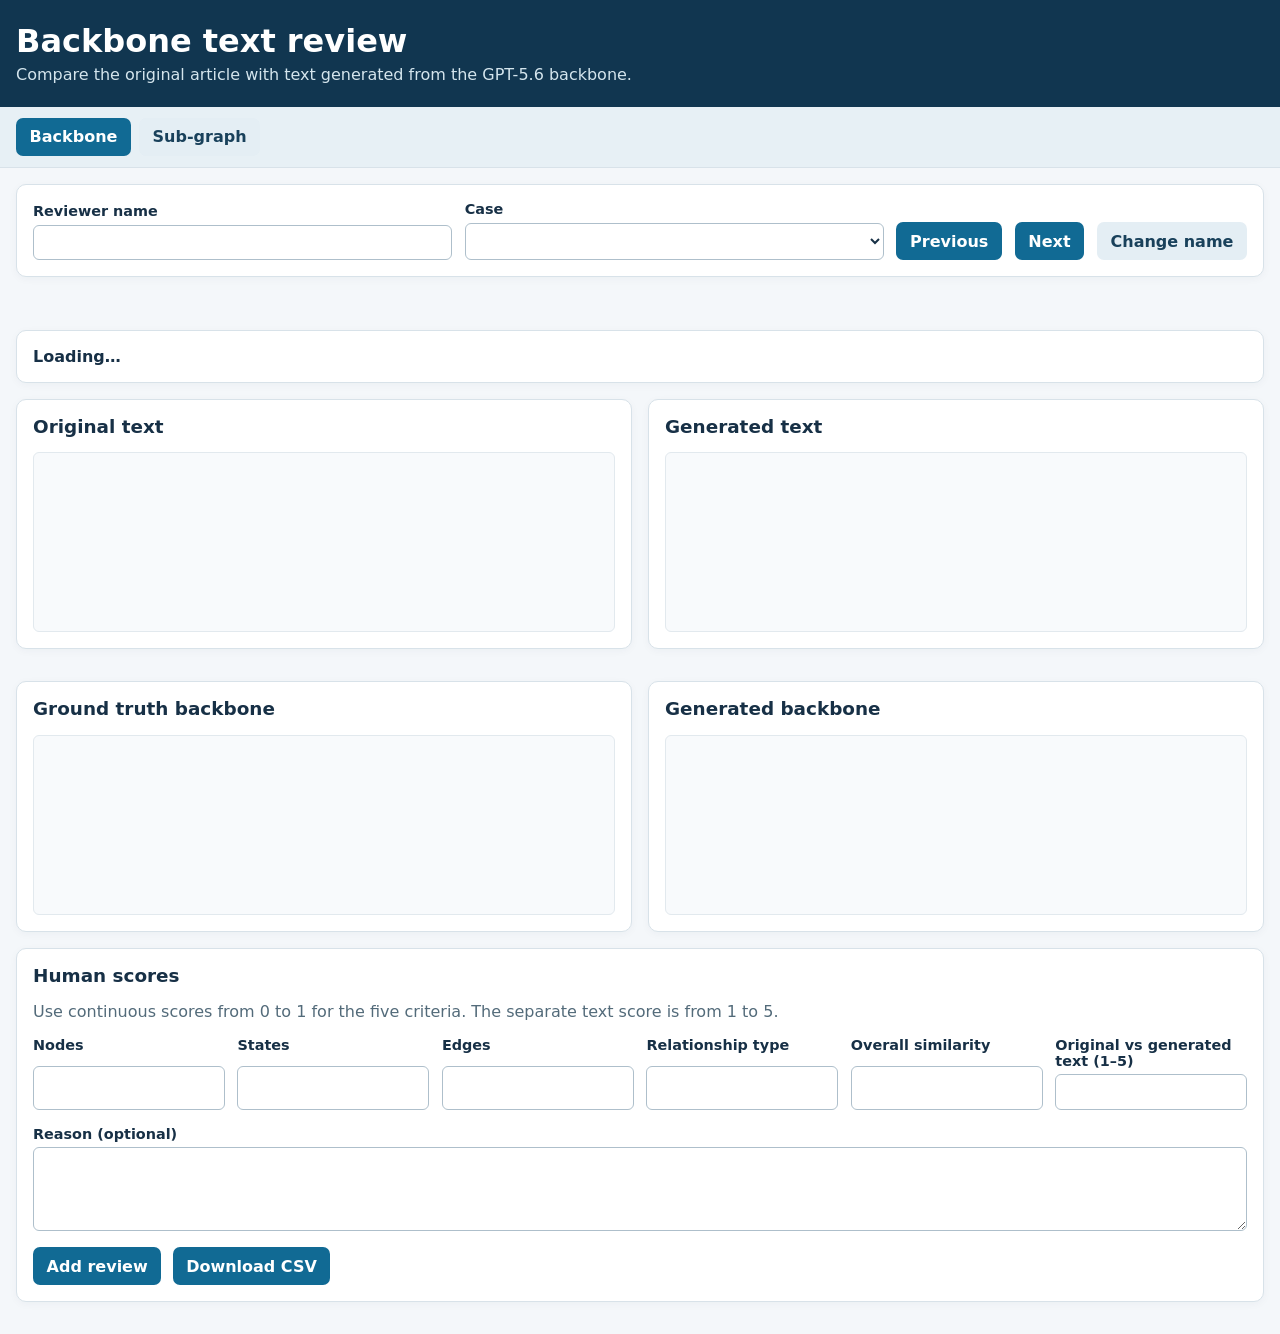
==== backbone/index.html @ 5bad0900 "Add backbone review page" ====
<!doctype html>
<html lang="en">
<head>
  <meta charset="utf-8">
  <meta name="viewport" content="width=device-width, initial-scale=1">
  <title>PRISM · Backbone review</title>
  <link rel="stylesheet" href="styles.css">
</head>
<body>
  <header><h1>Backbone text review</h1><p>Compare the original article with text generated from the GPT-5.6 backbone.</p></header>
  <nav><a class="active" href="./">Backbone</a><a href="../">Sub-graph</a></nav>
  <main>
    <section class="toolbar">
      <label>Reviewer name<input id="reviewer" maxlength="100" autocomplete="name"></label>
      <label>Case<select id="case"></select></label>
      <button id="previous" type="button">Previous</button><button id="next" type="button">Next</button>
      <button id="change-name" class="secondary" type="button">Change name</button>
    </section>
    <p id="status" class="status" role="status"></p>
    <section class="meta"><strong id="title">Loading…</strong><span id="source-id"></span><span id="position"></span></section>
    <div class="grid">
      <article><h2>Original text</h2><pre id="original"></pre></article>
      <article><h2>Generated text</h2><pre id="generated"></pre></article>
      <article><h2>Ground truth backbone</h2><pre id="truth"></pre></article>
      <article><h2>Generated backbone</h2><pre id="prediction"></pre></article>
    </div>
    <section class="review">
      <h2>Human scores</h2>
      <p>Use continuous scores from 0 to 1 for the five criteria. The separate text score is from 1 to 5.</p>
      <div class="scores">
        <label>Nodes<input data-score="nodes" type="number" min="0" max="1" step="any"></label>
        <label>States<input data-score="states" type="number" min="0" max="1" step="any"></label>
        <label>Edges<input data-score="edges" type="number" min="0" max="1" step="any"></label>
        <label>Relationship type<input data-score="relationship_type" type="number" min="0" max="1" step="any"></label>
        <label>Overall similarity<input data-score="overall_similarity" type="number" min="0" max="1" step="any"></label>
        <label>Original vs generated text (1–5)<input id="text-score" type="number" min="1" max="5" step="any"></label>
      </div>
      <label>Reason (optional)<textarea id="reason" maxlength="5000" rows="4"></textarea></label>
      <div class="actions"><button id="add-review" type="button">Add review</button><button id="download" type="button" disabled>Download CSV</button><span id="review-status"></span></div>
    </section>
  </main>
  <script src="app.js" defer></script>
</body>
</html>
---- backbone/styles.css ----
:root { font-family: system-ui, sans-serif; color: #173046; background: #f4f7fa; }
* { box-sizing: border-box; } body { margin: 0; }
header { padding: 1.4rem max(1rem, calc((100vw - 1440px)/2)); color: white; background: #113650; }
header h1 { margin: 0 0 .3rem; } header p { margin: 0; color: #d4e5ed; }
nav { display: flex; gap: .5rem; padding: .7rem max(1rem, calc((100vw - 1440px)/2)); background: #e7f0f5; border-bottom: 1px solid #d8e2e9; }
nav a, button { border: 0; border-radius: 7px; padding: .6rem .85rem; color: #19415b; background: #e4eef4; text-decoration: none; cursor: pointer; font: inherit; font-weight: 650; }
nav a.active, button:not(.secondary) { color: white; background: #116a94; } button.secondary { background: #e4eef4; }
main { max-width: 1440px; margin: auto; padding: 1rem; }
.toolbar, .review, article, .meta { display: flex; gap: .8rem; padding: 1rem; margin-bottom: 1rem; border: 1px solid #d8e2e9; border-radius: 10px; background: white; box-shadow: 0 2px 8px #1730460a; }
.toolbar { align-items: end; flex-wrap: wrap; } label { display: grid; gap: .35rem; font-weight: 650; font-size: .9rem; flex: 1; min-width: 170px; } input, select, textarea { width: 100%; padding: .55rem; border: 1px solid #aebfcb; border-radius: 6px; font: inherit; color: #173046; background: white; }
.status { min-height: 1.3rem; color: #a52f26; } .meta { align-items: baseline; flex-wrap: wrap; } .meta span { color: #536b7a; font-size: .9rem; }
.grid { display: grid; grid-template-columns: repeat(2, minmax(0, 1fr)); gap: 1rem; } article { display: block; min-width: 0; } h2 { margin-top: 0; font-size: 1.15rem; } pre { min-height: 180px; max-height: 480px; margin: 0; padding: .8rem; overflow: auto; white-space: pre-wrap; overflow-wrap: anywhere; background: #f8fafc; border: 1px solid #e2e9ee; border-radius: 6px; font: .8rem/1.5 ui-monospace, monospace; }
.review { display: block; } .review > p { color: #536b7a; } .scores { display: grid; grid-template-columns: repeat(auto-fit, minmax(190px, 1fr)); gap: .8rem; margin-bottom: 1rem; } .actions { display: flex; align-items: center; gap: .7rem; margin-top: 1rem; } #review-status { color: #126d45; }
@media (max-width: 760px) { .grid { grid-template-columns: 1fr; } .toolbar { align-items: stretch; flex-direction: column; } .actions { flex-wrap: wrap; } }
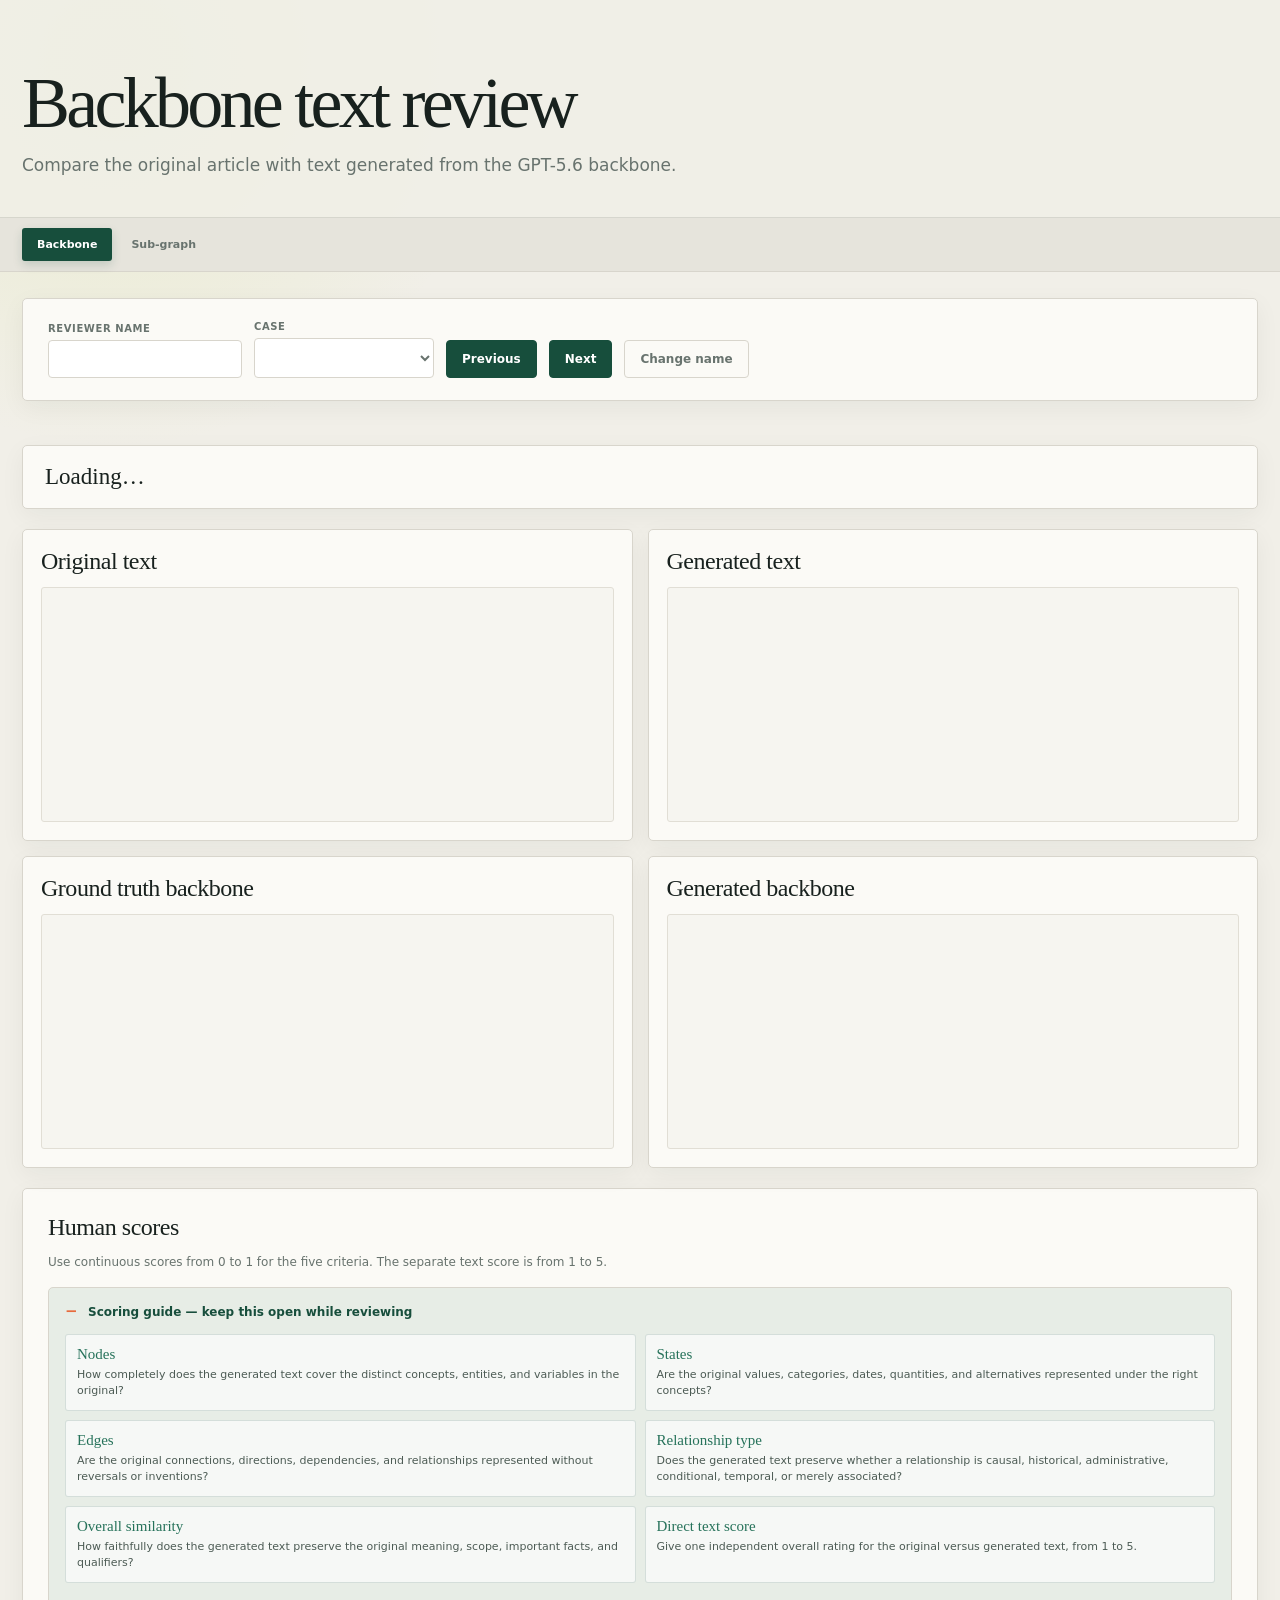
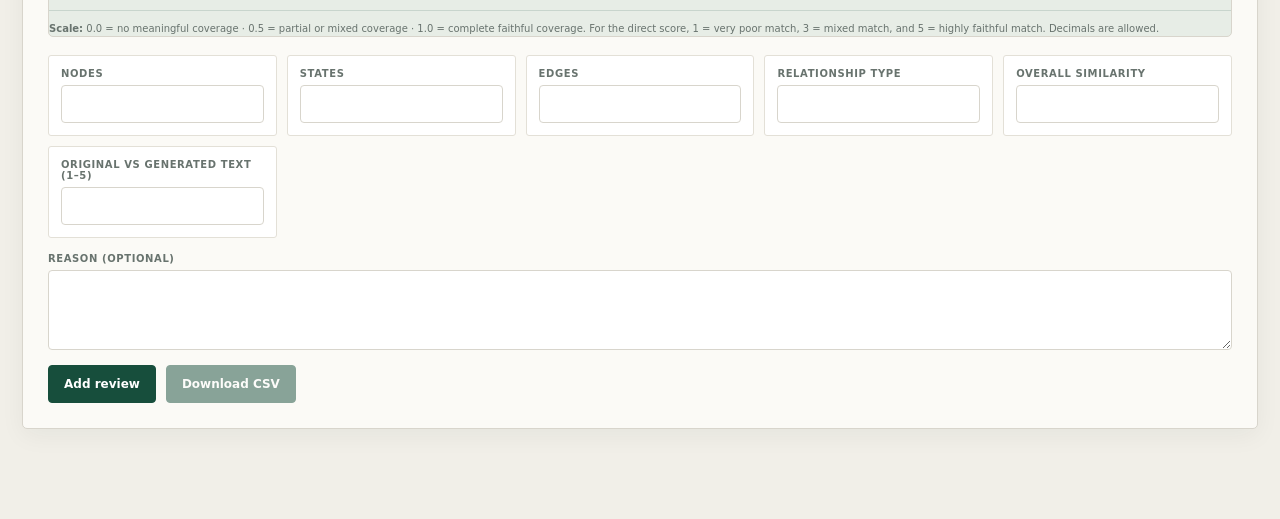
==== commit 4418b471: "Polish backbone review UI and add scoring guide" ====
--- a/backbone/index.html
+++ b/backbone/index.html
@@ -27,6 +27,18 @@
     <section class="review">
       <h2>Human scores</h2>
       <p>Use continuous scores from 0 to 1 for the five criteria. The separate text score is from 1 to 5.</p>
+      <details class="scoring-guide" open>
+        <summary>Scoring guide — keep this open while reviewing</summary>
+        <div class="scoring-guide-body">
+          <div class="guide-item"><strong>Nodes</strong><span>How completely does the generated text cover the distinct concepts, entities, and variables in the original?</span></div>
+          <div class="guide-item"><strong>States</strong><span>Are the original values, categories, dates, quantities, and alternatives represented under the right concepts?</span></div>
+          <div class="guide-item"><strong>Edges</strong><span>Are the original connections, directions, dependencies, and relationships represented without reversals or inventions?</span></div>
+          <div class="guide-item"><strong>Relationship type</strong><span>Does the generated text preserve whether a relationship is causal, historical, administrative, conditional, temporal, or merely associated?</span></div>
+          <div class="guide-item"><strong>Overall similarity</strong><span>How faithfully does the generated text preserve the original meaning, scope, important facts, and qualifiers?</span></div>
+          <div class="guide-item"><strong>Direct text score</strong><span>Give one independent overall rating for the original versus generated text, from 1 to 5.</span></div>
+        </div>
+        <div class="score-scale"><strong>Scale:</strong> 0.0 = no meaningful coverage · 0.5 = partial or mixed coverage · 1.0 = complete faithful coverage. For the direct score, 1 = very poor match, 3 = mixed match, and 5 = highly faithful match. Decimals are allowed.</div>
+      </details>
       <div class="scores">
         <label>Nodes<input data-score="nodes" type="number" min="0" max="1" step="any"></label>
         <label>States<input data-score="states" type="number" min="0" max="1" step="any"></label>
--- a/backbone/styles.css
+++ b/backbone/styles.css
@@ -1,14 +1,58 @@
-:root { font-family: system-ui, sans-serif; color: #173046; background: #f4f7fa; }
-* { box-sizing: border-box; } body { margin: 0; }
-header { padding: 1.4rem max(1rem, calc((100vw - 1440px)/2)); color: white; background: #113650; }
-header h1 { margin: 0 0 .3rem; } header p { margin: 0; color: #d4e5ed; }
-nav { display: flex; gap: .5rem; padding: .7rem max(1rem, calc((100vw - 1440px)/2)); background: #e7f0f5; border-bottom: 1px solid #d8e2e9; }
-nav a, button { border: 0; border-radius: 7px; padding: .6rem .85rem; color: #19415b; background: #e4eef4; text-decoration: none; cursor: pointer; font: inherit; font-weight: 650; }
-nav a.active, button:not(.secondary) { color: white; background: #116a94; } button.secondary { background: #e4eef4; }
-main { max-width: 1440px; margin: auto; padding: 1rem; }
-.toolbar, .review, article, .meta { display: flex; gap: .8rem; padding: 1rem; margin-bottom: 1rem; border: 1px solid #d8e2e9; border-radius: 10px; background: white; box-shadow: 0 2px 8px #1730460a; }
-.toolbar { align-items: end; flex-wrap: wrap; } label { display: grid; gap: .35rem; font-weight: 650; font-size: .9rem; flex: 1; min-width: 170px; } input, select, textarea { width: 100%; padding: .55rem; border: 1px solid #aebfcb; border-radius: 6px; font: inherit; color: #173046; background: white; }
-.status { min-height: 1.3rem; color: #a52f26; } .meta { align-items: baseline; flex-wrap: wrap; } .meta span { color: #536b7a; font-size: .9rem; }
-.grid { display: grid; grid-template-columns: repeat(2, minmax(0, 1fr)); gap: 1rem; } article { display: block; min-width: 0; } h2 { margin-top: 0; font-size: 1.15rem; } pre { min-height: 180px; max-height: 480px; margin: 0; padding: .8rem; overflow: auto; white-space: pre-wrap; overflow-wrap: anywhere; background: #f8fafc; border: 1px solid #e2e9ee; border-radius: 6px; font: .8rem/1.5 ui-monospace, monospace; }
-.review { display: block; } .review > p { color: #536b7a; } .scores { display: grid; grid-template-columns: repeat(auto-fit, minmax(190px, 1fr)); gap: .8rem; margin-bottom: 1rem; } .actions { display: flex; align-items: center; gap: .7rem; margin-top: 1rem; } #review-status { color: #126d45; }
-@media (max-width: 760px) { .grid { grid-template-columns: 1fr; } .toolbar { align-items: stretch; flex-direction: column; } .actions { flex-wrap: wrap; } }
+:root {
+  --ink: #18211e;
+  --muted: #68736e;
+  --paper: #f1efe8;
+  --surface: #fbfaf6;
+  --line: #d8d5cc;
+  --green: #174e3c;
+  --green-2: #26725a;
+  --orange: #e76b3d;
+  --shadow: 0 18px 50px rgba(23, 36, 31, .08);
+}
+* { box-sizing: border-box; }
+html { scroll-behavior: smooth; }
+body { margin: 0; color: var(--ink); background: radial-gradient(circle at 9% 3%, rgba(203, 220, 99, .2), transparent 24rem), var(--paper); font-family: Inter, ui-sans-serif, system-ui, -apple-system, BlinkMacSystemFont, "Segoe UI", sans-serif; }
+button, input, textarea, select { color: inherit; font: inherit; }
+button { cursor: pointer; }
+header { padding: 68px max(22px, calc((100vw - 1500px) / 2)) 38px; border-bottom: 1px solid rgba(24, 33, 30, .12); background: rgba(241, 239, 232, .88); }
+header h1 { margin: 0 0 12px; color: var(--ink); font-family: Georgia, "Times New Roman", serif; font-size: clamp(42px, 6vw, 72px); font-weight: 500; letter-spacing: -.052em; line-height: .98; }
+header p { max-width: 740px; margin: 0; color: var(--muted); font-size: 17px; line-height: 1.65; }
+nav { display: flex; gap: 4px; padding: 10px max(22px, calc((100vw - 1500px) / 2)); border-bottom: 1px solid var(--line); background: #e6e4dc; }
+nav a { padding: 10px 15px; border-radius: 3px; color: var(--muted); text-decoration: none; font-size: 11px; font-weight: 750; }
+nav a:hover { background: rgba(255, 255, 255, .6); color: var(--ink); }
+nav a.active { background: var(--green); color: white; box-shadow: 0 4px 10px rgba(23, 78, 60, .17); }
+main { max-width: 1500px; margin: 0 auto; padding: 0 22px 90px; }
+.toolbar, .meta, article, .review, .scoring-guide { border: 1px solid var(--line); border-radius: 5px; background: var(--surface); box-shadow: 0 7px 24px rgba(23, 36, 31, .05); }
+.toolbar { display: flex; align-items: end; flex-wrap: wrap; gap: 12px; margin-top: 26px; padding: 22px 25px; }
+label { display: grid; gap: 6px; min-width: 180px; color: var(--muted); font-size: 10px; font-weight: 800; letter-spacing: .06em; text-transform: uppercase; }
+input, select, textarea { width: 100%; padding: 11px; border: 1px solid var(--line); border-radius: 4px; outline: 0; background: #fff; font-size: 12px; letter-spacing: 0; text-transform: none; }
+input:focus, select:focus, textarea:focus { border-color: var(--green-2); box-shadow: 0 0 0 3px rgba(38, 114, 90, .11); }
+button { padding: 11px 15px; border: 1px solid var(--green); border-radius: 4px; background: var(--green); color: white; font-size: 12px; font-weight: 750; }
+button:hover:not(:disabled) { background: #103f30; }
+button.secondary { border-color: var(--line); background: transparent; color: var(--muted); }
+button.secondary:hover:not(:disabled) { border-color: var(--green); color: var(--green); }
+button:disabled { cursor: wait; opacity: .5; }
+.status { min-height: 18px; margin: 13px 2px; color: var(--green-2); font-size: 11px; font-weight: 700; }
+.meta { display: flex; align-items: baseline; flex-wrap: wrap; gap: 12px; margin: 0 0 20px; padding: 18px 22px; }
+.meta strong { font-family: Georgia, serif; font-size: 23px; font-weight: 500; }
+.meta span { color: var(--green-2); font-size: 10px; font-weight: 750; letter-spacing: .08em; text-transform: uppercase; }
+.grid { display: grid; grid-template-columns: repeat(2, minmax(0, 1fr)); gap: 15px; }
+article { min-width: 0; padding: 18px; }
+article h2, .review h2 { margin: 0 0 12px; font-family: Georgia, serif; font-size: 24px; font-weight: 500; letter-spacing: -.02em; }
+pre { min-height: 235px; max-height: 480px; margin: 0; padding: 14px; overflow: auto; white-space: pre-wrap; overflow-wrap: anywhere; border: 1px solid #e1ded5; border-radius: 3px; background: #f6f5f0; color: #35423d; font: 12px/1.65 ui-monospace, SFMono-Regular, Consolas, monospace; }
+.review { margin-top: 20px; padding: 25px; }
+.review > p { margin: 0 0 16px; color: var(--muted); font-size: 12px; line-height: 1.55; }
+.scoring-guide { margin: 0 0 18px; padding: 0; overflow: hidden; background: #e7ede6; box-shadow: none; }
+.scoring-guide summary { padding: 14px 16px; color: var(--green); cursor: pointer; font-size: 12px; font-weight: 800; list-style: none; }
+.scoring-guide summary::before { content: "＋"; display: inline-block; width: 23px; color: var(--orange); font-size: 15px; }
+.scoring-guide[open] summary::before { content: "−"; }
+.scoring-guide-body { display: grid; grid-template-columns: repeat(2, minmax(0, 1fr)); gap: 9px; padding: 0 16px 16px; }
+.guide-item { padding: 11px; border: 1px solid rgba(23, 78, 60, .15); border-radius: 3px; background: rgba(255, 255, 255, .62); }
+.guide-item strong { display: block; margin-bottom: 4px; color: var(--green-2); font-family: Georgia, serif; font-size: 15px; font-weight: 500; }
+.guide-item span { display: block; color: #4c5b54; font-size: 11px; line-height: 1.45; }
+.score-scale { margin-top: 11px; padding-top: 10px; border-top: 1px solid rgba(23, 78, 60, .15); color: var(--muted); font-size: 10px; line-height: 1.5; }
+.scores { display: grid; grid-template-columns: repeat(auto-fit, minmax(190px, 1fr)); gap: 10px; margin-bottom: 15px; }
+.scores label { padding: 12px; border: 1px solid #e3e0d7; border-radius: 3px; background: #fff; }
+.actions { display: flex; align-items: center; flex-wrap: wrap; gap: 10px; margin-top: 15px; }
+#review-status { flex: 1; min-width: 220px; color: var(--green-2); font-size: 11px; line-height: 1.4; }
+@media (max-width: 780px) { header { padding: 52px 15px 30px; } header h1 { font-size: clamp(42px, 14vw, 65px); } main { padding: 0 14px 60px; } .toolbar { align-items: stretch; flex-direction: column; } .grid, .scoring-guide-body { grid-template-columns: 1fr; } .actions { align-items: stretch; flex-direction: column; } #review-status { min-width: 0; } }
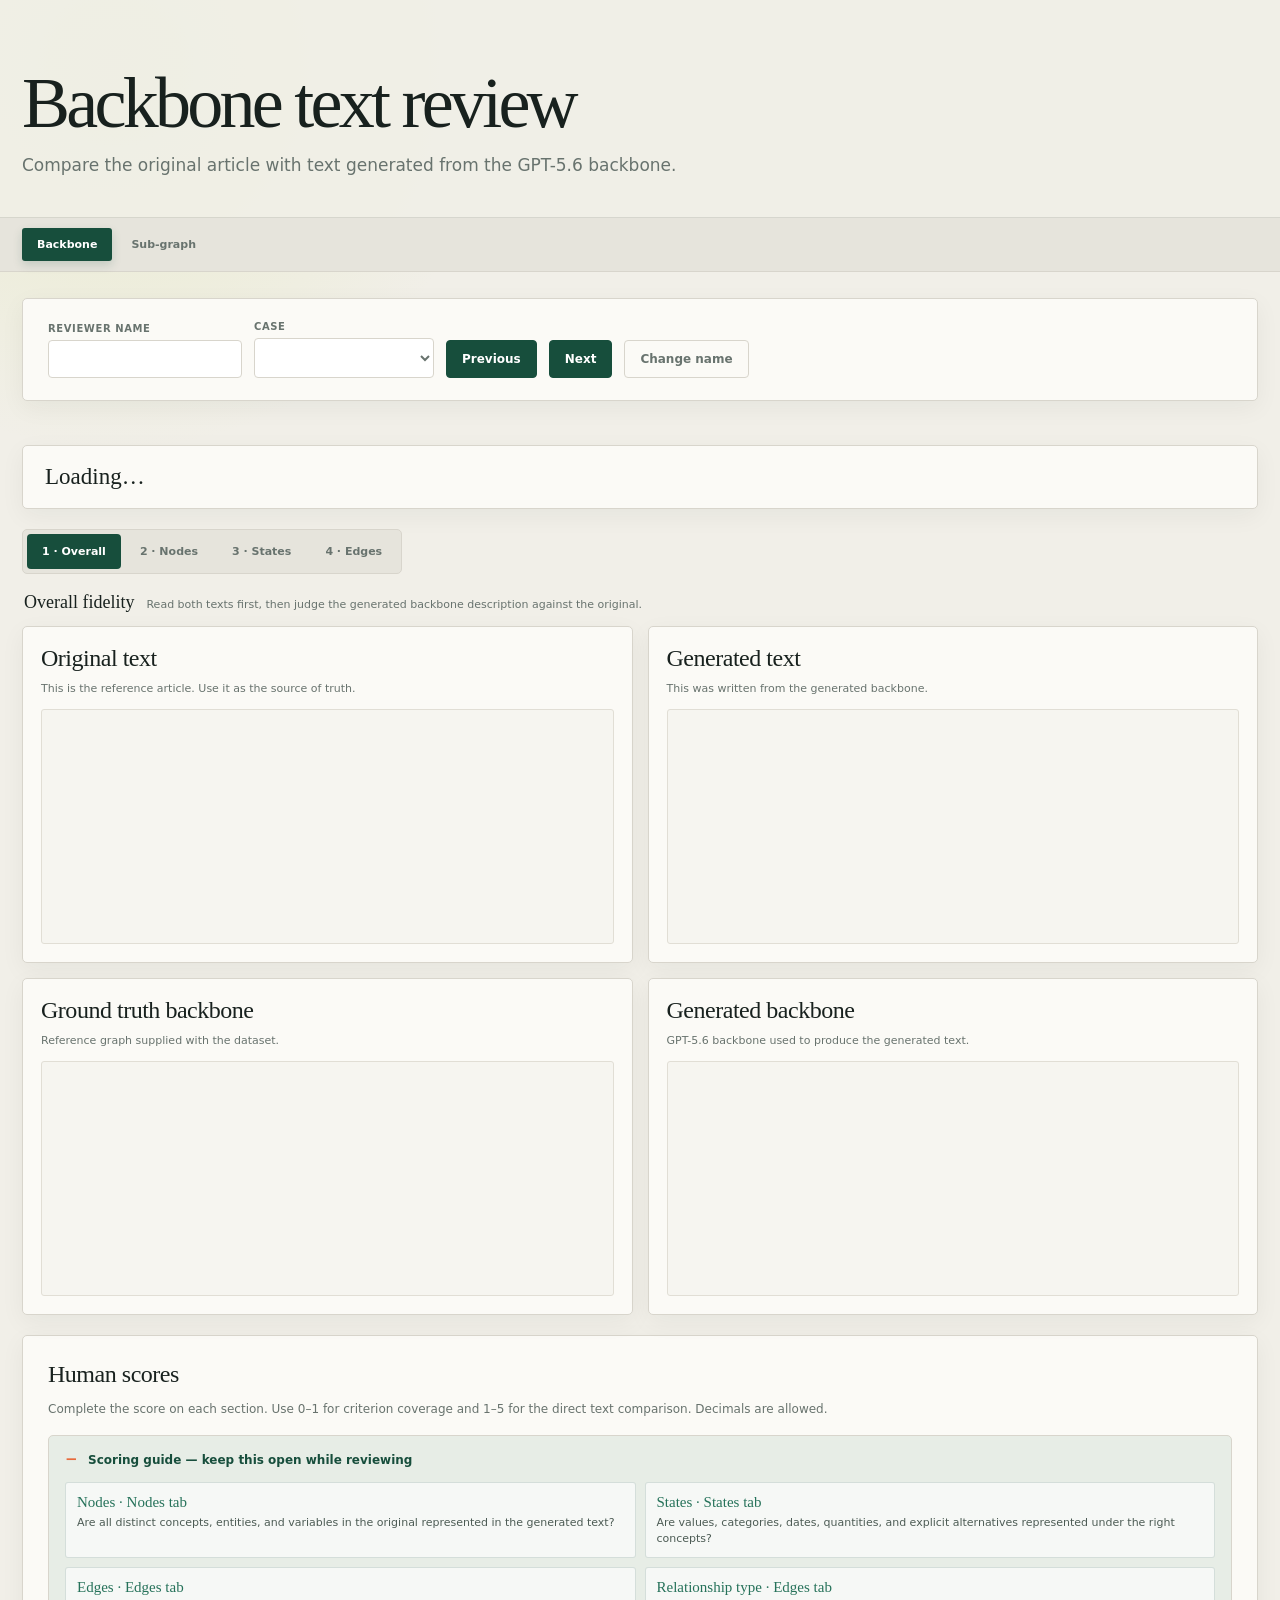
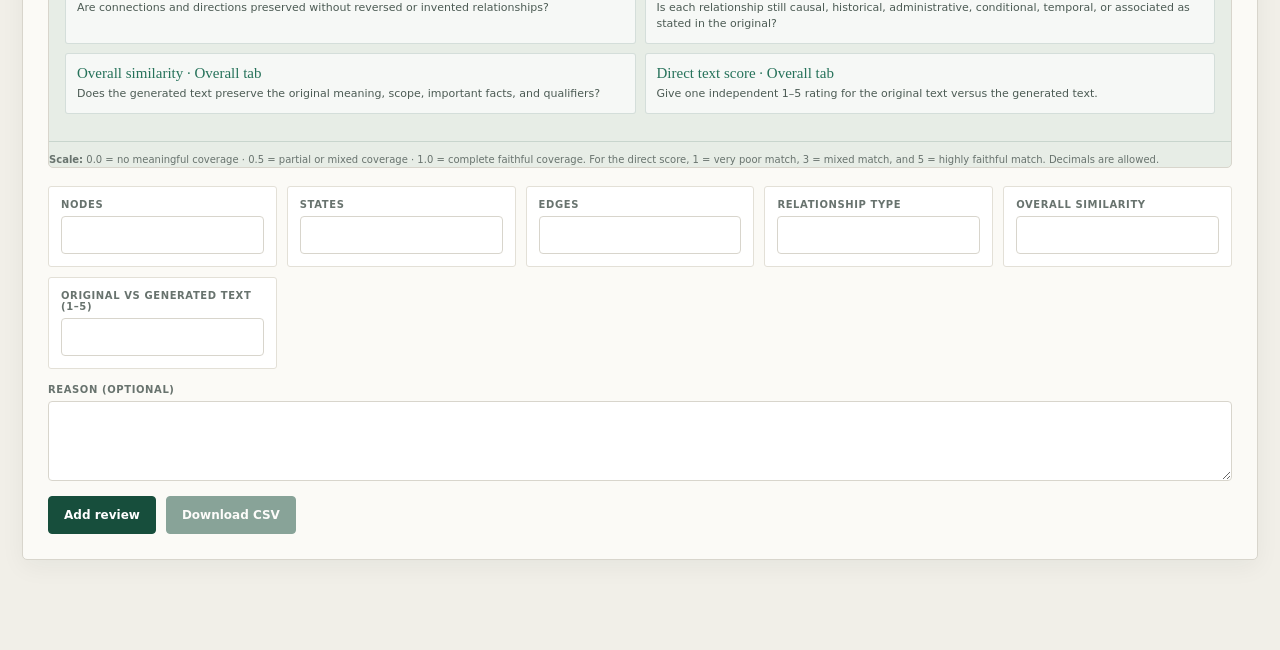
==== commit 5cbe5f53: "Align backbone and subgraph review interfaces" ====
--- a/backbone/index.html
+++ b/backbone/index.html
@@ -18,24 +18,36 @@
     </section>
     <p id="status" class="status" role="status"></p>
     <section class="meta"><strong id="title">Loading…</strong><span id="source-id"></span><span id="position"></span></section>
-    <div class="grid">
-      <article><h2>Original text</h2><pre id="original"></pre></article>
-      <article><h2>Generated text</h2><pre id="generated"></pre></article>
-      <article><h2>Ground truth backbone</h2><pre id="truth"></pre></article>
-      <article><h2>Generated backbone</h2><pre id="prediction"></pre></article>
+    <nav class="review-tabs" role="tablist" aria-label="Backbone review sections">
+      <button class="review-tab active" type="button" role="tab" aria-selected="true" data-tab="overall">1 · Overall</button>
+      <button class="review-tab" type="button" role="tab" aria-selected="false" data-tab="nodes">2 · Nodes</button>
+      <button class="review-tab" type="button" role="tab" aria-selected="false" data-tab="states">3 · States</button>
+      <button class="review-tab" type="button" role="tab" aria-selected="false" data-tab="edges">4 · Edges</button>
+    </nav>
+    <section class="tab-intro"><strong id="tab-title">Overall fidelity</strong><span id="tab-instruction">Read both texts first, then judge the generated backbone description against the original.</span></section>
+    <div id="overall-panel" class="tab-panel active">
+      <div class="grid">
+        <article><h2>Original text</h2><p class="panel-help">This is the reference article. Use it as the source of truth.</p><pre id="original"></pre></article>
+        <article><h2>Generated text</h2><p class="panel-help">This was written from the generated backbone.</p><pre id="generated"></pre></article>
+        <article><h2>Ground truth backbone</h2><p class="panel-help">Reference graph supplied with the dataset.</p><pre id="truth"></pre></article>
+        <article><h2>Generated backbone</h2><p class="panel-help">GPT-5.6 backbone used to produce the generated text.</p><pre id="prediction"></pre></article>
+      </div>
     </div>
+    <div id="nodes-panel" class="tab-panel"><div class="comparison-columns"><article><h2>Ground truth nodes</h2><p class="panel-help">Every reference node should be represented in the generated backbone.</p><div id="truth-nodes" class="inventory"></div></article><article><h2>Generated nodes</h2><p class="panel-help">Check for omitted, merged, or invented nodes.</p><div id="prediction-nodes" class="inventory"></div></article></div></div>
+    <div id="states-panel" class="tab-panel"><div class="comparison-columns"><article><h2>Ground truth states</h2><p class="panel-help">Check every value, category, date, and explicit absence state.</p><div id="truth-states" class="inventory"></div></article><article><h2>Generated states</h2><p class="panel-help">Check that states remain attached to the correct node.</p><div id="prediction-states" class="inventory"></div></article></div></div>
+    <div id="edges-panel" class="tab-panel"><div class="comparison-columns"><article><h2>Ground truth relationships</h2><p class="panel-help">Treat each arrow as a directed relationship and preserve its meaning.</p><div id="truth-edges" class="inventory"></div></article><article><h2>Generated relationships</h2><p class="panel-help">Check direction, omissions, additions, and relationship wording.</p><div id="prediction-edges" class="inventory"></div></article></div></div>
     <section class="review">
       <h2>Human scores</h2>
-      <p>Use continuous scores from 0 to 1 for the five criteria. The separate text score is from 1 to 5.</p>
+      <p>Complete the score on each section. Use 0–1 for criterion coverage and 1–5 for the direct text comparison. Decimals are allowed.</p>
       <details class="scoring-guide" open>
         <summary>Scoring guide — keep this open while reviewing</summary>
         <div class="scoring-guide-body">
-          <div class="guide-item"><strong>Nodes</strong><span>How completely does the generated text cover the distinct concepts, entities, and variables in the original?</span></div>
-          <div class="guide-item"><strong>States</strong><span>Are the original values, categories, dates, quantities, and alternatives represented under the right concepts?</span></div>
-          <div class="guide-item"><strong>Edges</strong><span>Are the original connections, directions, dependencies, and relationships represented without reversals or inventions?</span></div>
-          <div class="guide-item"><strong>Relationship type</strong><span>Does the generated text preserve whether a relationship is causal, historical, administrative, conditional, temporal, or merely associated?</span></div>
-          <div class="guide-item"><strong>Overall similarity</strong><span>How faithfully does the generated text preserve the original meaning, scope, important facts, and qualifiers?</span></div>
-          <div class="guide-item"><strong>Direct text score</strong><span>Give one independent overall rating for the original versus generated text, from 1 to 5.</span></div>
+          <div class="guide-item"><strong>Nodes · Nodes tab</strong><span>Are all distinct concepts, entities, and variables in the original represented in the generated text?</span></div>
+          <div class="guide-item"><strong>States · States tab</strong><span>Are values, categories, dates, quantities, and explicit alternatives represented under the right concepts?</span></div>
+          <div class="guide-item"><strong>Edges · Edges tab</strong><span>Are connections and directions preserved without reversed or invented relationships?</span></div>
+          <div class="guide-item"><strong>Relationship type · Edges tab</strong><span>Is each relationship still causal, historical, administrative, conditional, temporal, or associated as stated in the original?</span></div>
+          <div class="guide-item"><strong>Overall similarity · Overall tab</strong><span>Does the generated text preserve the original meaning, scope, important facts, and qualifiers?</span></div>
+          <div class="guide-item"><strong>Direct text score · Overall tab</strong><span>Give one independent 1–5 rating for the original text versus the generated text.</span></div>
         </div>
         <div class="score-scale"><strong>Scale:</strong> 0.0 = no meaningful coverage · 0.5 = partial or mixed coverage · 1.0 = complete faithful coverage. For the direct score, 1 = very poor match, 3 = mixed match, and 5 = highly faithful match. Decimals are allowed.</div>
       </details>
--- a/backbone/styles.css
+++ b/backbone/styles.css
@@ -21,6 +21,25 @@
 nav a { padding: 10px 15px; border-radius: 3px; color: var(--muted); text-decoration: none; font-size: 11px; font-weight: 750; }
 nav a:hover { background: rgba(255, 255, 255, .6); color: var(--ink); }
 nav a.active { background: var(--green); color: white; box-shadow: 0 4px 10px rgba(23, 78, 60, .17); }
+.review-tabs { width: max-content; max-width: 100%; margin: 20px 0 0; padding: 4px; overflow-x: auto; border: 1px solid var(--line); border-radius: 5px; background: #e6e4dc; }
+.review-tab { border: 0; background: transparent; color: var(--muted); font-size: 11px; }
+.review-tab:hover:not(:disabled) { background: rgba(255, 255, 255, .6); color: var(--ink); }
+.review-tab.active { background: var(--green); color: white; }
+.tab-intro { display: flex; align-items: baseline; gap: 12px; padding: 18px 2px 13px; }
+.tab-intro strong { font-family: Georgia, serif; font-size: 18px; font-weight: 500; }
+.tab-intro span { color: var(--muted); font-size: 11px; line-height: 1.5; }
+.tab-panel { display: none; }
+.tab-panel.active { display: block; }
+.comparison-columns { display: grid; grid-template-columns: repeat(2, minmax(0, 1fr)); gap: 15px; }
+.comparison-columns article { min-height: 250px; }
+.panel-help { margin: -3px 0 12px; color: var(--muted); font-size: 11px; line-height: 1.45; }
+.inventory { max-height: 480px; overflow: auto; }
+.inventory-group { margin: 0 0 9px; padding: 10px 11px; border: 1px solid #e3e0d7; background: #fff; }
+.inventory-group strong { display: block; margin-bottom: 6px; color: var(--green-2); font-family: Georgia, serif; font-size: 14px; font-weight: 500; }
+.inventory-group span { display: inline-block; margin: 3px 4px 0 0; padding: 5px 7px; border: 1px solid #d7ded9; border-radius: 3px; background: #eaf0eb; color: #4c5b54; font-size: 10px; }
+.edge-item { padding: 9px 11px; border: 1px solid #e3e0d7; background: #fff; font-size: 11px; }
+.edge-item + .edge-item { border-top: 0; }
+.edge-item strong { color: var(--green-2); font-size: 15px; padding: 0 5px; }
 main { max-width: 1500px; margin: 0 auto; padding: 0 22px 90px; }
 .toolbar, .meta, article, .review, .scoring-guide { border: 1px solid var(--line); border-radius: 5px; background: var(--surface); box-shadow: 0 7px 24px rgba(23, 36, 31, .05); }
 .toolbar { display: flex; align-items: end; flex-wrap: wrap; gap: 12px; margin-top: 26px; padding: 22px 25px; }
@@ -55,4 +74,4 @@
 .scores label { padding: 12px; border: 1px solid #e3e0d7; border-radius: 3px; background: #fff; }
 .actions { display: flex; align-items: center; flex-wrap: wrap; gap: 10px; margin-top: 15px; }
 #review-status { flex: 1; min-width: 220px; color: var(--green-2); font-size: 11px; line-height: 1.4; }
-@media (max-width: 780px) { header { padding: 52px 15px 30px; } header h1 { font-size: clamp(42px, 14vw, 65px); } main { padding: 0 14px 60px; } .toolbar { align-items: stretch; flex-direction: column; } .grid, .scoring-guide-body { grid-template-columns: 1fr; } .actions { align-items: stretch; flex-direction: column; } #review-status { min-width: 0; } }
+@media (max-width: 780px) { header { padding: 52px 15px 30px; } header h1 { font-size: clamp(42px, 14vw, 65px); } main { padding: 0 14px 60px; } .toolbar { align-items: stretch; flex-direction: column; } .grid, .comparison-columns, .scoring-guide-body { grid-template-columns: 1fr; } .tab-intro { align-items: flex-start; flex-direction: column; gap: 5px; } .actions { align-items: stretch; flex-direction: column; } #review-status { min-width: 0; } }
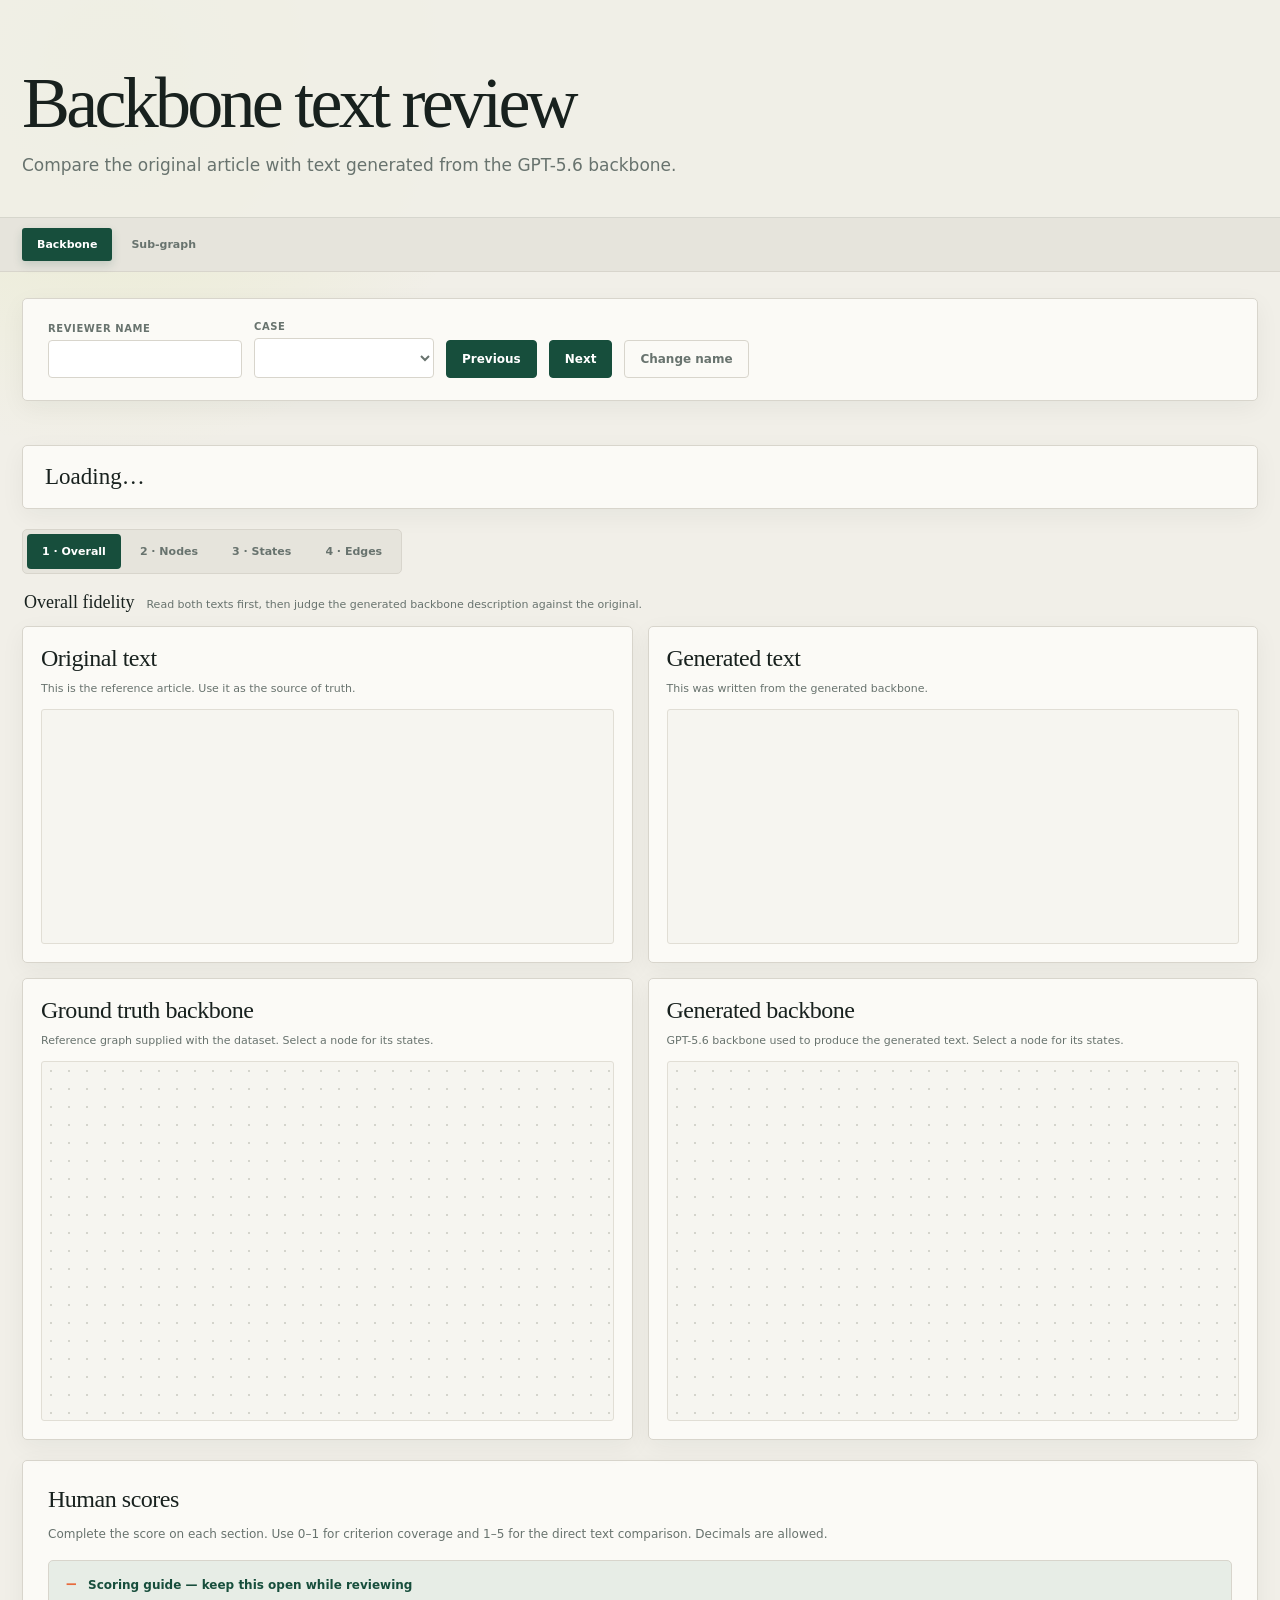
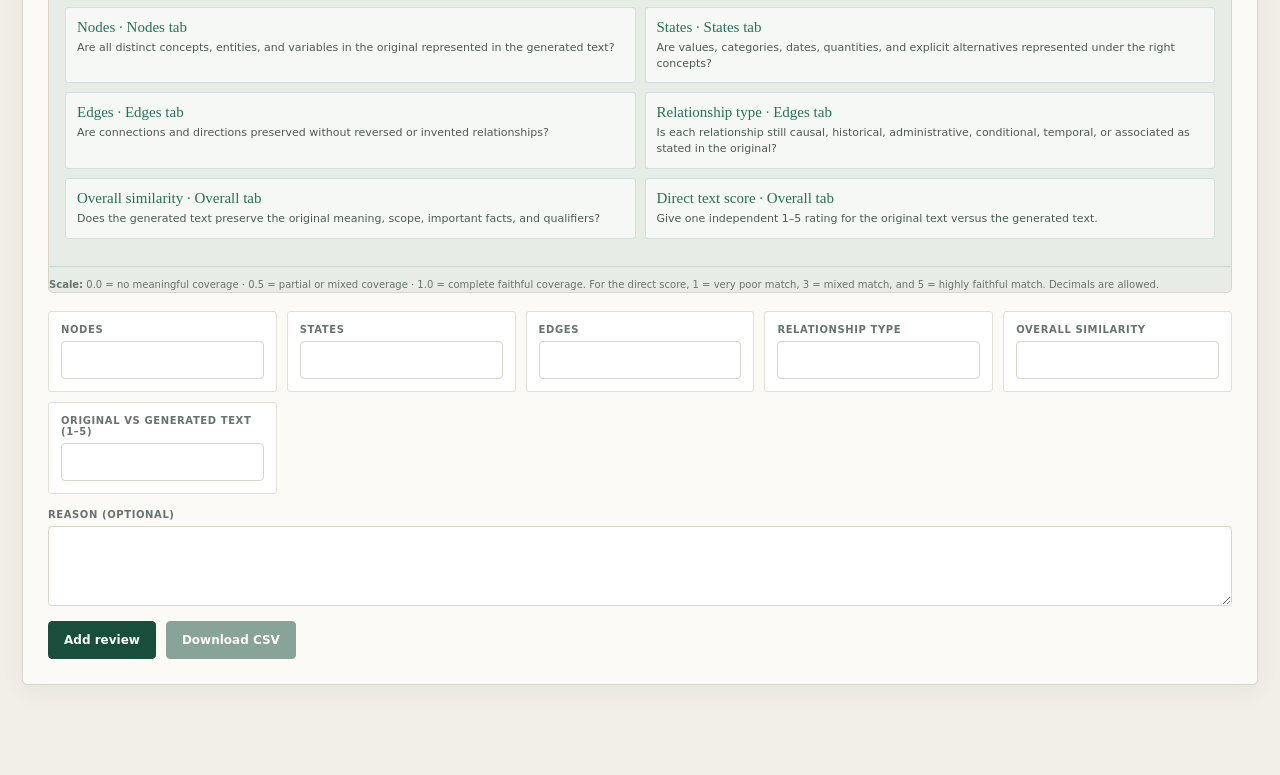
==== commit be727c6e: "Add backbone graph visualization tabs" ====
--- a/backbone/index.html
+++ b/backbone/index.html
@@ -29,8 +29,8 @@
       <div class="grid">
         <article><h2>Original text</h2><p class="panel-help">This is the reference article. Use it as the source of truth.</p><pre id="original"></pre></article>
         <article><h2>Generated text</h2><p class="panel-help">This was written from the generated backbone.</p><pre id="generated"></pre></article>
-        <article><h2>Ground truth backbone</h2><p class="panel-help">Reference graph supplied with the dataset.</p><pre id="truth"></pre></article>
-        <article><h2>Generated backbone</h2><p class="panel-help">GPT-5.6 backbone used to produce the generated text.</p><pre id="prediction"></pre></article>
+        <article><h2>Ground truth backbone</h2><p class="panel-help">Reference graph supplied with the dataset. Select a node for its states.</p><div id="truth-graph" class="network-canvas"></div></article>
+        <article><h2>Generated backbone</h2><p class="panel-help">GPT-5.6 backbone used to produce the generated text. Select a node for its states.</p><div id="prediction-graph" class="network-canvas"></div></article>
       </div>
     </div>
     <div id="nodes-panel" class="tab-panel"><div class="comparison-columns"><article><h2>Ground truth nodes</h2><p class="panel-help">Every reference node should be represented in the generated backbone.</p><div id="truth-nodes" class="inventory"></div></article><article><h2>Generated nodes</h2><p class="panel-help">Check for omitted, merged, or invented nodes.</p><div id="prediction-nodes" class="inventory"></div></article></div></div>
--- a/backbone/styles.css
+++ b/backbone/styles.css
@@ -40,6 +40,15 @@
 .edge-item { padding: 9px 11px; border: 1px solid #e3e0d7; background: #fff; font-size: 11px; }
 .edge-item + .edge-item { border-top: 0; }
 .edge-item strong { color: var(--green-2); font-size: 15px; padding: 0 5px; }
+.network-canvas { min-height: 360px; height: 360px; overflow: auto; border: 1px solid #e1ded5; border-radius: 3px; background-color: #f6f5f0; background-image: radial-gradient(#d4d4cc .8px, transparent .8px); background-size: 18px 18px; }
+.network-canvas svg { display: block; min-width: 100%; }
+.backbone-edge { fill: none; stroke: #78817d; stroke-width: 1.5; opacity: .82; }
+.backbone-node { cursor: pointer; }
+.backbone-node rect { fill: #fff; stroke: #929b97; stroke-width: 1.2; filter: drop-shadow(0 3px 5px rgba(20, 38, 31, .08)); }
+.backbone-node rect[data-accent="orange"] { stroke: var(--orange); }
+.backbone-node:hover rect, .backbone-node:focus rect { fill: #f3f6df; stroke: var(--green-2); stroke-width: 2; }
+.backbone-node-title { fill: var(--ink); font: 600 12px Inter, ui-sans-serif, sans-serif; }
+.backbone-node-state { fill: #75807b; font: 10px Inter, ui-sans-serif, sans-serif; }
 main { max-width: 1500px; margin: 0 auto; padding: 0 22px 90px; }
 .toolbar, .meta, article, .review, .scoring-guide { border: 1px solid var(--line); border-radius: 5px; background: var(--surface); box-shadow: 0 7px 24px rgba(23, 36, 31, .05); }
 .toolbar { display: flex; align-items: end; flex-wrap: wrap; gap: 12px; margin-top: 26px; padding: 22px 25px; }
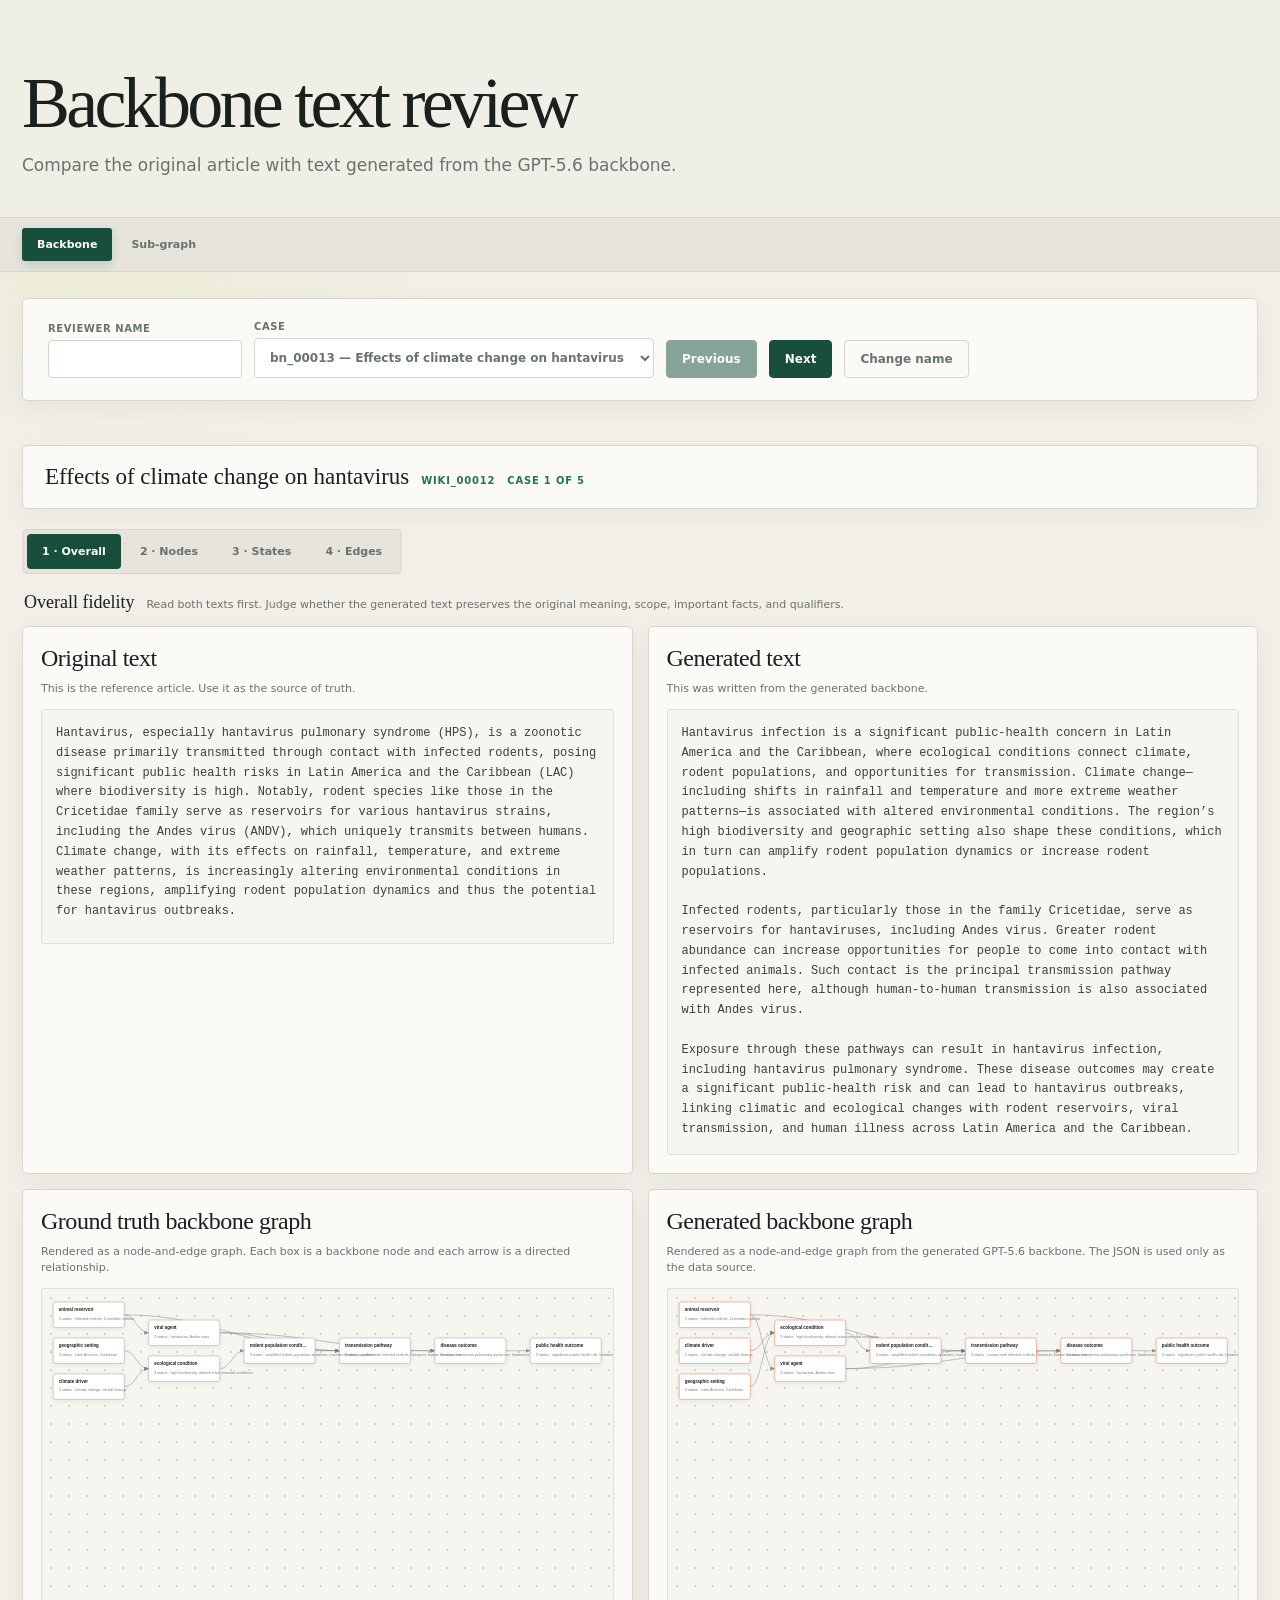
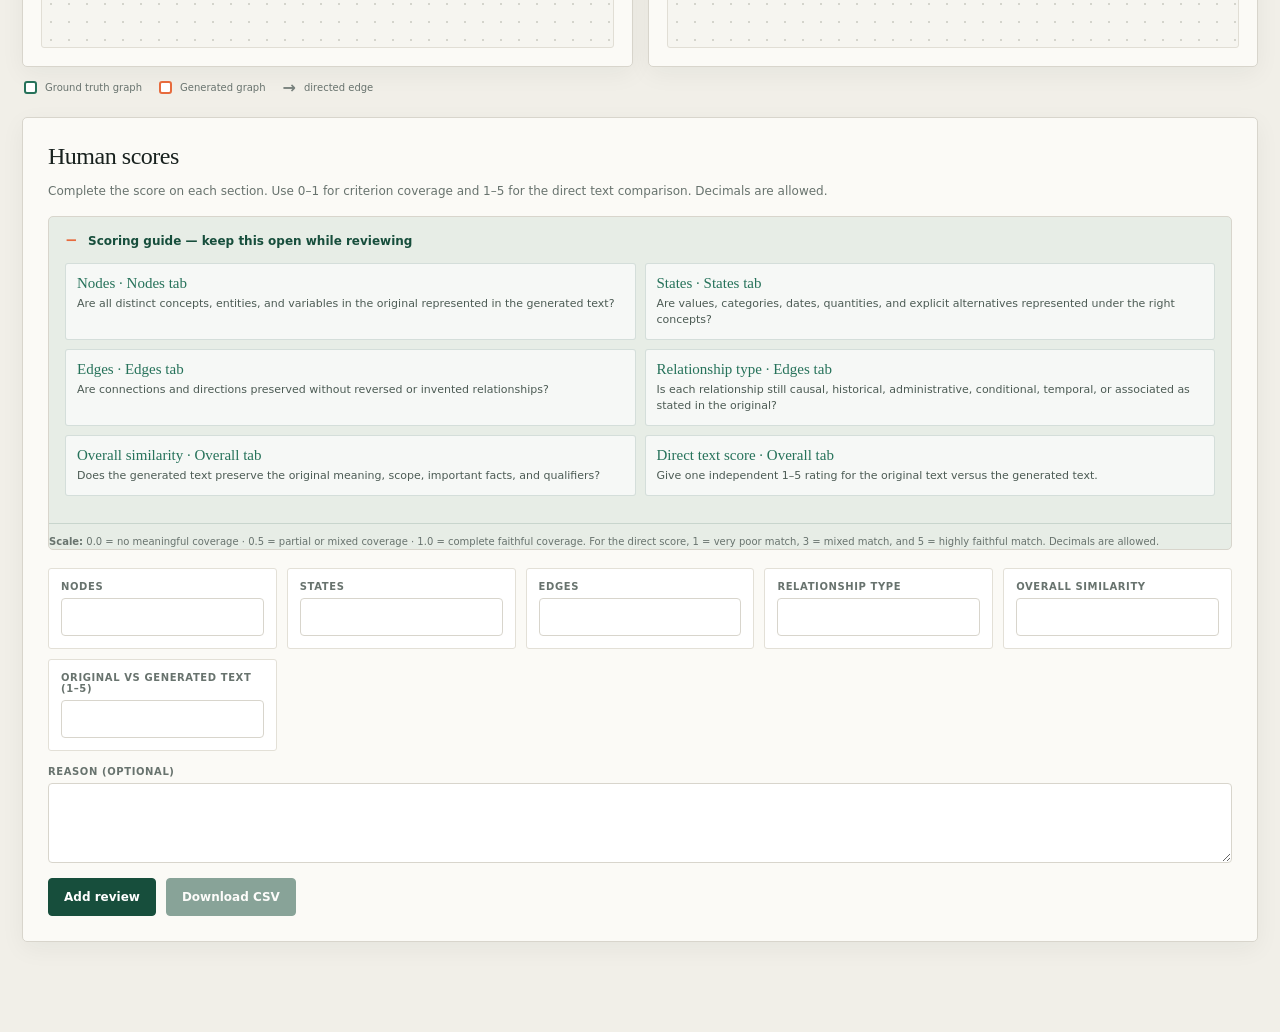
==== commit 2358b47d: "Limit backbone review to five complete coverage cases" ====
--- a/backbone/index.html
+++ b/backbone/index.html
@@ -29,9 +29,10 @@
       <div class="grid">
         <article><h2>Original text</h2><p class="panel-help">This is the reference article. Use it as the source of truth.</p><pre id="original"></pre></article>
         <article><h2>Generated text</h2><p class="panel-help">This was written from the generated backbone.</p><pre id="generated"></pre></article>
-        <article><h2>Ground truth backbone</h2><p class="panel-help">Reference graph supplied with the dataset. Select a node for its states.</p><div id="truth-graph" class="network-canvas"></div></article>
-        <article><h2>Generated backbone</h2><p class="panel-help">GPT-5.6 backbone used to produce the generated text. Select a node for its states.</p><div id="prediction-graph" class="network-canvas"></div></article>
+        <article><h2>Ground truth backbone graph</h2><p class="panel-help">Rendered as a node-and-edge graph. Each box is a backbone node and each arrow is a directed relationship.</p><div id="truth-graph" class="network-canvas" aria-label="Ground truth backbone graph"></div></article>
+        <article><h2>Generated backbone graph</h2><p class="panel-help">Rendered as a node-and-edge graph from the generated GPT-5.6 backbone. The JSON is used only as the data source.</p><div id="prediction-graph" class="network-canvas" aria-label="Generated backbone graph"></div></article>
       </div>
+      <p class="graph-legend"><span class="legend-swatch truth-swatch"></span> Ground truth graph <span class="legend-swatch generated-swatch"></span> Generated graph <span class="legend-arrow">→</span> directed edge</p>
     </div>
     <div id="nodes-panel" class="tab-panel"><div class="comparison-columns"><article><h2>Ground truth nodes</h2><p class="panel-help">Every reference node should be represented in the generated backbone.</p><div id="truth-nodes" class="inventory"></div></article><article><h2>Generated nodes</h2><p class="panel-help">Check for omitted, merged, or invented nodes.</p><div id="prediction-nodes" class="inventory"></div></article></div></div>
     <div id="states-panel" class="tab-panel"><div class="comparison-columns"><article><h2>Ground truth states</h2><p class="panel-help">Check every value, category, date, and explicit absence state.</p><div id="truth-states" class="inventory"></div></article><article><h2>Generated states</h2><p class="panel-help">Check that states remain attached to the correct node.</p><div id="prediction-states" class="inventory"></div></article></div></div>
--- a/backbone/styles.css
+++ b/backbone/styles.css
@@ -49,6 +49,11 @@
 .backbone-node:hover rect, .backbone-node:focus rect { fill: #f3f6df; stroke: var(--green-2); stroke-width: 2; }
 .backbone-node-title { fill: var(--ink); font: 600 12px Inter, ui-sans-serif, sans-serif; }
 .backbone-node-state { fill: #75807b; font: 10px Inter, ui-sans-serif, sans-serif; }
+.graph-legend { display: flex; align-items: center; flex-wrap: wrap; gap: 8px; margin: 11px 2px 0; color: var(--muted); font-size: 10px; }
+.legend-swatch { display: inline-block; width: 13px; height: 13px; border: 2px solid; border-radius: 3px; background: #fff; }
+.truth-swatch { border-color: var(--green-2); }
+.generated-swatch { margin-left: 9px; border-color: var(--orange); }
+.legend-arrow { margin-left: 9px; color: #78817d; font-size: 16px; font-weight: 700; }
 main { max-width: 1500px; margin: 0 auto; padding: 0 22px 90px; }
 .toolbar, .meta, article, .review, .scoring-guide { border: 1px solid var(--line); border-radius: 5px; background: var(--surface); box-shadow: 0 7px 24px rgba(23, 36, 31, .05); }
 .toolbar { display: flex; align-items: end; flex-wrap: wrap; gap: 12px; margin-top: 26px; padding: 22px 25px; }
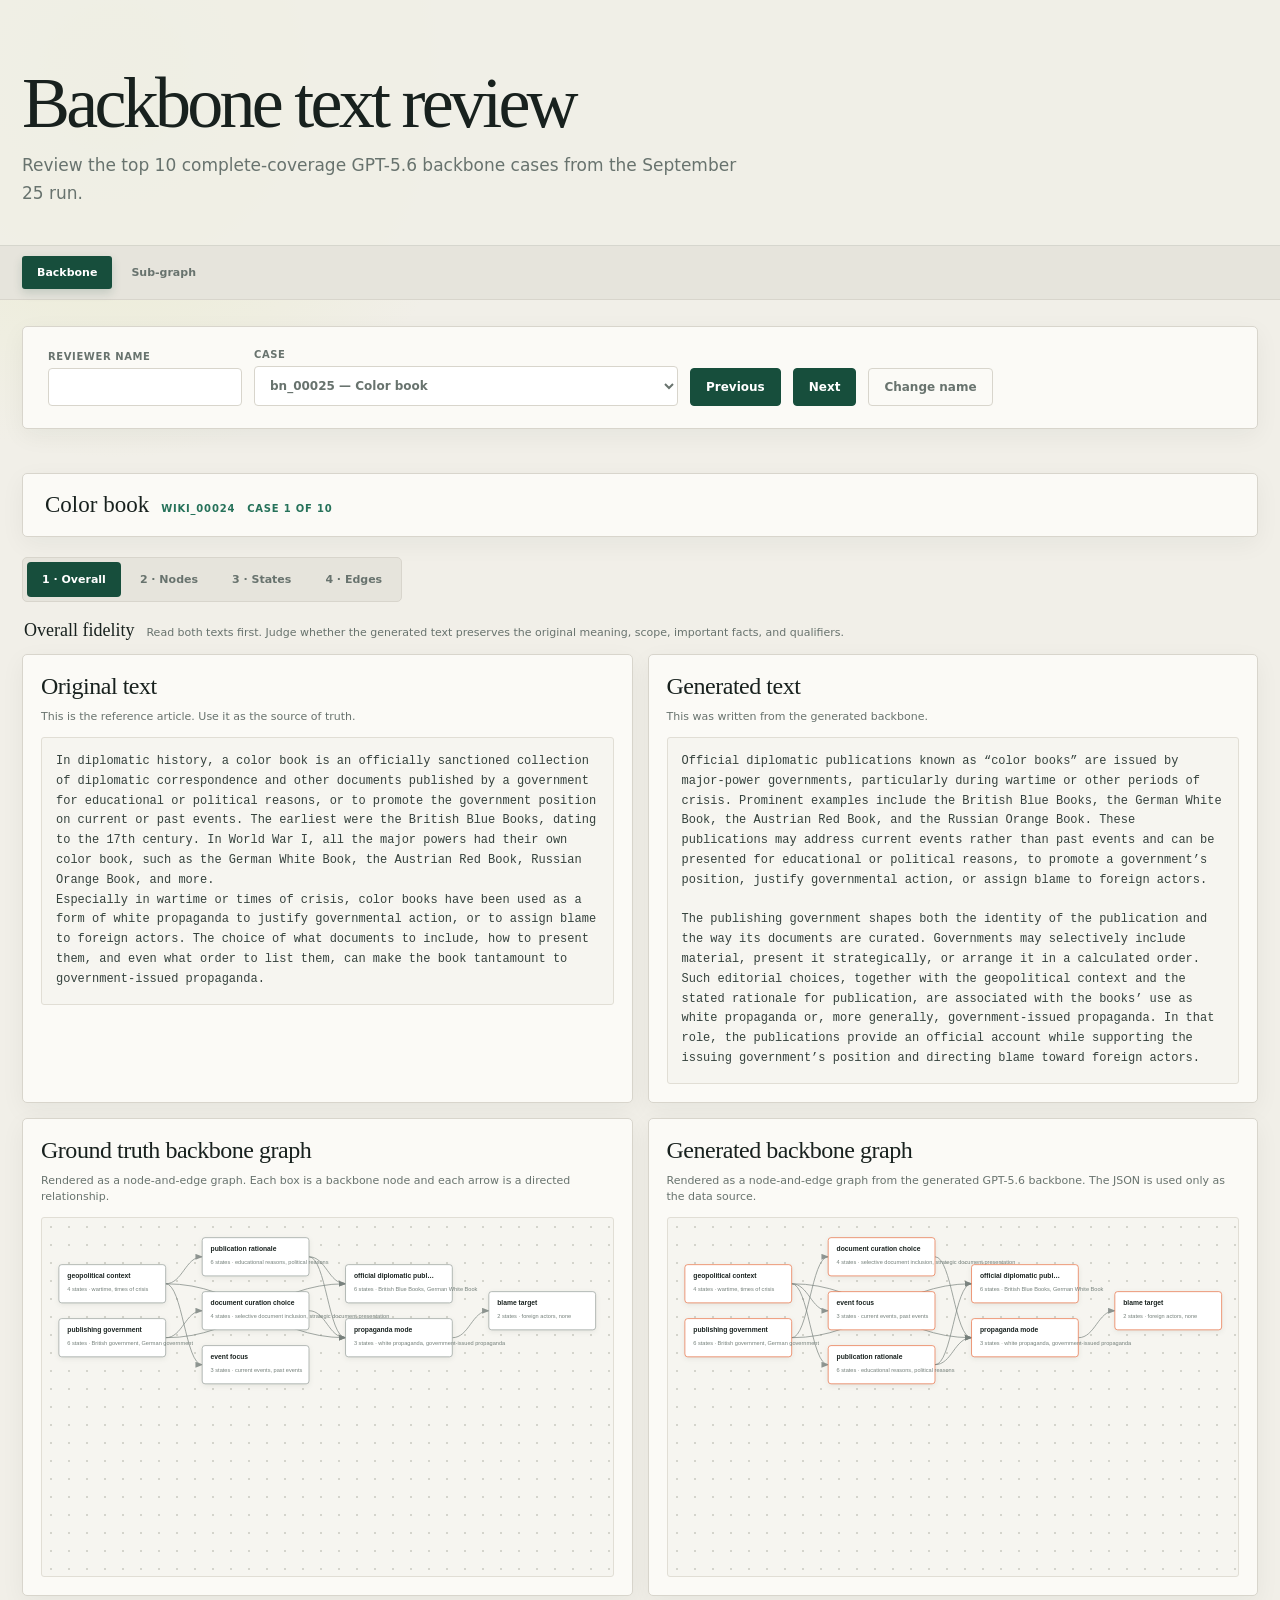
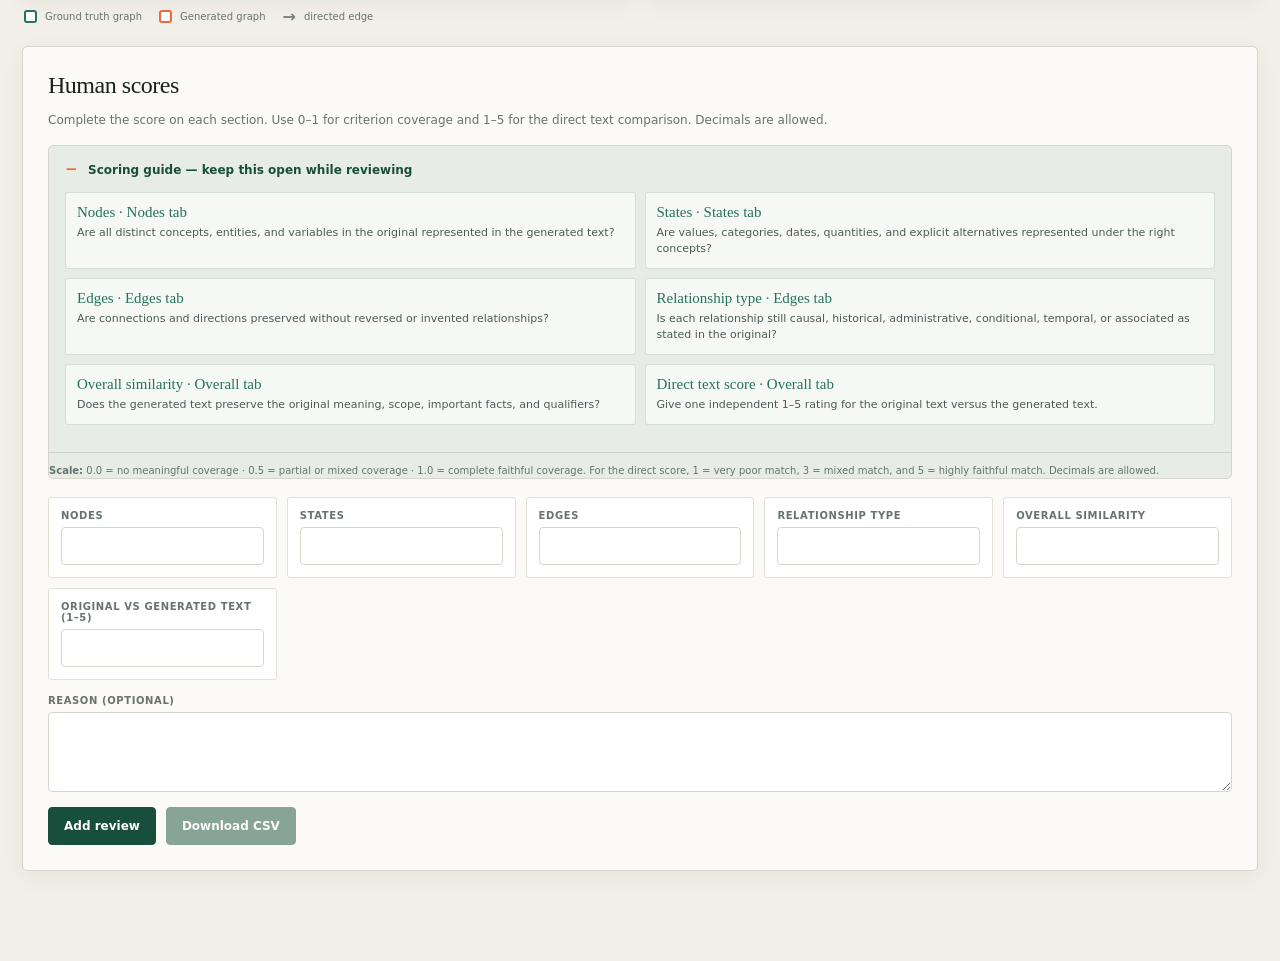
==== commit 123c6051: "Show top 10 backbone and subgraph cases" ====
--- a/backbone/index.html
+++ b/backbone/index.html
@@ -7,7 +7,7 @@
   <link rel="stylesheet" href="styles.css">
 </head>
 <body>
-  <header><h1>Backbone text review</h1><p>Compare the original article with text generated from the GPT-5.6 backbone.</p></header>
+  <header><h1>Backbone text review</h1><p>Review the top 10 complete-coverage GPT-5.6 backbone cases from the September 25 run.</p></header>
   <nav><a class="active" href="./">Backbone</a><a href="../">Sub-graph</a></nav>
   <main>
     <section class="toolbar">
